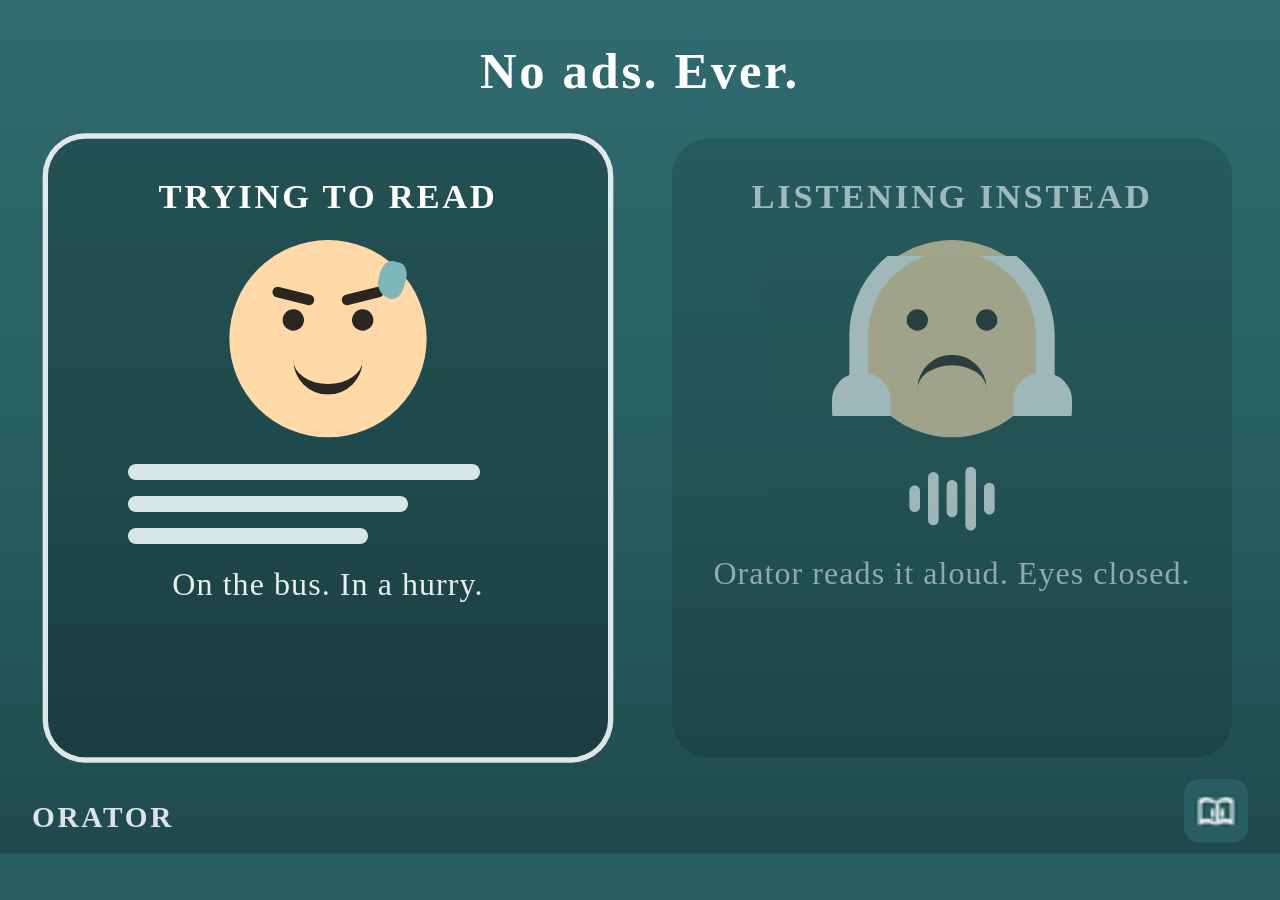
==== ad-campaign/creative/html5/landscape/index.html @ edc332e8 "Add first Google App campaign with creative and HTML5 assets" ====
<!DOCTYPE html>
<html lang="en">
<head>
<meta charset="UTF-8">
<meta name="viewport" content="width=device-width, initial-scale=1">
<meta name="ad.orientation" content="landscape">
<title>Orator — Reading vs listening</title>
<style>
  html, body { margin: 0; padding: 0; overflow: hidden; background: #285E61; }
  #stage {
    position: fixed; top: 0; left: 0; width: 480px; height: 320px;
    transform-origin: top left; background: linear-gradient(180deg, #2F6B6F 0%, #285E61 55%, #1F4A4D 100%);
    overflow: hidden; cursor: pointer; font-family: Georgia, 'Times New Roman', serif;
  }
  #headline {
    position: absolute; top: 16px; width: 100%; text-align: center;
    color: #FFFFFF; font-size: 19px; font-weight: bold; letter-spacing: 1px;
  }
  .panel {
    position: absolute; top: 52px; width: 210px; height: 232px;
    border-radius: 14px; box-sizing: border-box; text-align: center;
    transition: box-shadow .4s ease, opacity .4s ease;
  }
  #reading-panel { left: 18px; background: rgba(0,0,0,.22); box-shadow: 0 0 0 2px rgba(255,255,255,.85); }
  #listening-panel { left: 252px; background: rgba(0,0,0,.22); opacity: .55; }
  #listening-panel.on { box-shadow: 0 0 0 2px rgba(255,255,255,.85); opacity: 1; }
  #reading-panel.off { opacity: .55; box-shadow: none; }
  .panel-title { color: #FFFFFF; font-size: 13px; letter-spacing: 1px; margin: 14px 0 8px 0; font-weight: bold; }
  .face { width: 74px; height: 74px; border-radius: 50%; background: #FFD9A8; margin: 6px auto 10px auto; position: relative; }
  .eye { position: absolute; top: 26px; width: 8px; height: 8px; border-radius: 50%; background: #2B2620; }
  .eye.l { left: 20px; } .eye.r { right: 20px; }
  .brow { position: absolute; top: 19px; width: 16px; height: 4px; background: #2B2620; border-radius: 2px; }
  .brow.l { left: 16px; transform: rotate(14deg); }
  .brow.r { right: 16px; transform: rotate(-14deg); }
  .mouth { position: absolute; bottom: 16px; left: 24px; width: 26px; height: 12px; border-bottom: 4px solid #2B2620; border-radius: 0 0 14px 14px; }
  .mouth.smile { border-bottom: none; border-top: 4px solid #2B2620; border-radius: 14px 14px 0 0; bottom: 15px; }
  .sweat { position: absolute; top: 8px; right: 8px; width: 10px; height: 14px; border-radius: 50% 50% 50% 8px; background: #7FB7B9; transform: rotate(15deg); }
  .stress { position: absolute; top: -4px; right: -8px; font-size: 16px; color: rgba(255,255,255,.85); }
  .headphone { position: absolute; top: 6px; left: -10px; width: 94px; height: 60px; }
  .doclines { margin: 0 auto; width: 150px; }
  .dline { height: 6px; background: #D9E6E6; border-radius: 3px; margin-bottom: 6px; }
  .dline.w1 { width: 70%; } .dline.w2 { width: 88%; } .dline.w3 { width: 60%; }
  #bars { display: flex; align-items: center; justify-content: center; gap: 3px; height: 26px; margin-top: 4px; }
  #bars span { width: 4px; border-radius: 2px; background: #FFFFFF; animation: eq 1s ease-in-out infinite; }
  #bars span:nth-child(1) { height: 10px; } #bars span:nth-child(2) { height: 20px; }
  #bars span:nth-child(3) { height: 14px; } #bars span:nth-child(4) { height: 24px; }
  #bars span:nth-child(5) { height: 12px; }
  .caption { color: rgba(255,255,255,.9); font-size: 12px; letter-spacing: .4px; margin-top: 8px; }
  #cta {
    position: absolute; top: 282px; left: 166px; width: 148px; height: 28px;
    background: #FFFFFF; color: #285E61; border-radius: 14px; font-size: 12px;
    font-weight: bold; display: none; align-items: center; justify-content: center;
    letter-spacing: .5px; font-family: Arial, Helvetica, sans-serif;
    animation: pulse 2s ease-in-out infinite;
  }
  #wordmark { position: absolute; bottom: 8px; left: 12px; color: rgba(255,255,255,.85); font-size: 11px; font-weight: bold; letter-spacing: 1px; }
  #icon { position: absolute; bottom: 4px; right: 12px; width: 24px; height: 24px; border-radius: 6px; }
  @keyframes pulse { 0%,100% { transform: scale(1); } 50% { transform: scale(1.06); } }
  @keyframes eq { 0%,100% { transform: scaleY(.5); } 50% { transform: scaleY(1.15); } }
</style>
</head>
<body>
<div id="stage">
  <div id="headline">No ads. Ever.</div>

  <div class="panel" id="reading-panel">
    <div class="panel-title">TRYING TO READ</div>
    <div class="face">
      <div class="brow l"></div><div class="brow r"></div>
      <div class="eye l"></div><div class="eye r"></div>
      <div class="mouth"></div>
      <div class="sweat"></div>
    </div>
    <div class="doclines">
      <div class="dline w2"></div><div class="dline w1"></div><div class="dline w3"></div>
    </div>
    <div class="caption">On the bus. In a hurry.</div>
  </div>

  <div class="panel" id="listening-panel">
    <div class="panel-title">LISTENING INSTEAD</div>
    <div class="face">
      <div class="eye l"></div><div class="eye r"></div>
      <div class="mouth smile"></div>
      <svg class="headphone" viewBox="0 0 94 60">
        <path d="M12 60 L12 30 A35 35 0 0 1 82 30 L82 60" fill="none" stroke="#FFFFFF" stroke-width="7" stroke-linecap="round"></path>
        <rect x="2" y="44" width="22" height="24" rx="10" fill="#FFFFFF"></rect>
        <rect x="70" y="44" width="22" height="24" rx="10" fill="#FFFFFF"></rect>
      </svg>
    </div>
    <div id="bars"><span></span><span></span><span></span><span></span><span></span></div>
    <div class="caption">Orator reads it aloud. Eyes closed.</div>
  </div>

  <div id="cta" onclick="ExitApi.exit(); return false;">Install</div>
  <div id="wordmark">ORATOR</div>
  <img id="icon" src="icon.png" alt="Orator">
</div>
<script src="https://tpc.googlesyndication.com/pagead/gadgets/html5/api/exitapi.js"></script>
<script>
  var reading = document.getElementById('reading-panel');
  var listening = document.getElementById('listening-panel');
  var cta = document.getElementById('cta');
  var switched = false;
  document.getElementById('stage').addEventListener('click', function (e) {
    if (!switched) {
      switched = true;
      reading.className = 'panel off';
      listening.className = 'panel on';
      cta.style.display = 'flex';
    } else if (!cta.contains(e.target)) {
      switched = false;
      reading.className = 'panel';
      listening.className = 'panel';
      cta.style.display = 'none';
    }
  });
  function scale() {
    var s = Math.min(window.innerWidth / 480, window.innerHeight / 320);
    document.getElementById('stage').style.transform = 'scale(' + s + ')';
  }
  window.addEventListener('resize', scale);
  scale();
</script>
</body>
</html>
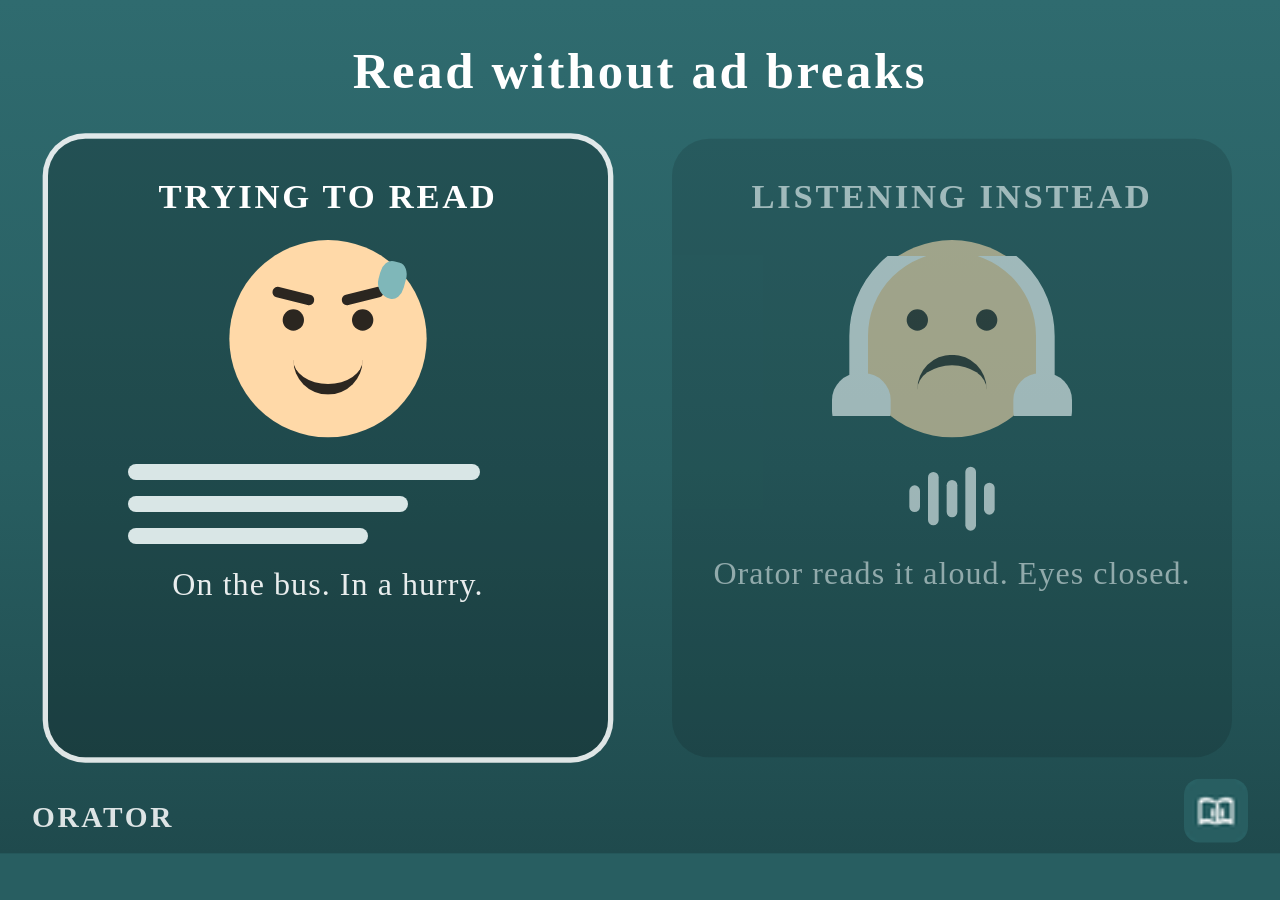
==== commit 2f2190c6: "Refresh campaign for Book Notes ads" ====
--- a/ad-campaign/creative/html5/landscape/index.html
+++ b/ad-campaign/creative/html5/landscape/index.html
@@ -61,7 +61,7 @@
 </head>
 <body>
 <div id="stage">
-  <div id="headline">No ads. Ever.</div>
+  <div id="headline">Read without ad breaks</div>
 
   <div class="panel" id="reading-panel">
     <div class="panel-title">TRYING TO READ</div>
